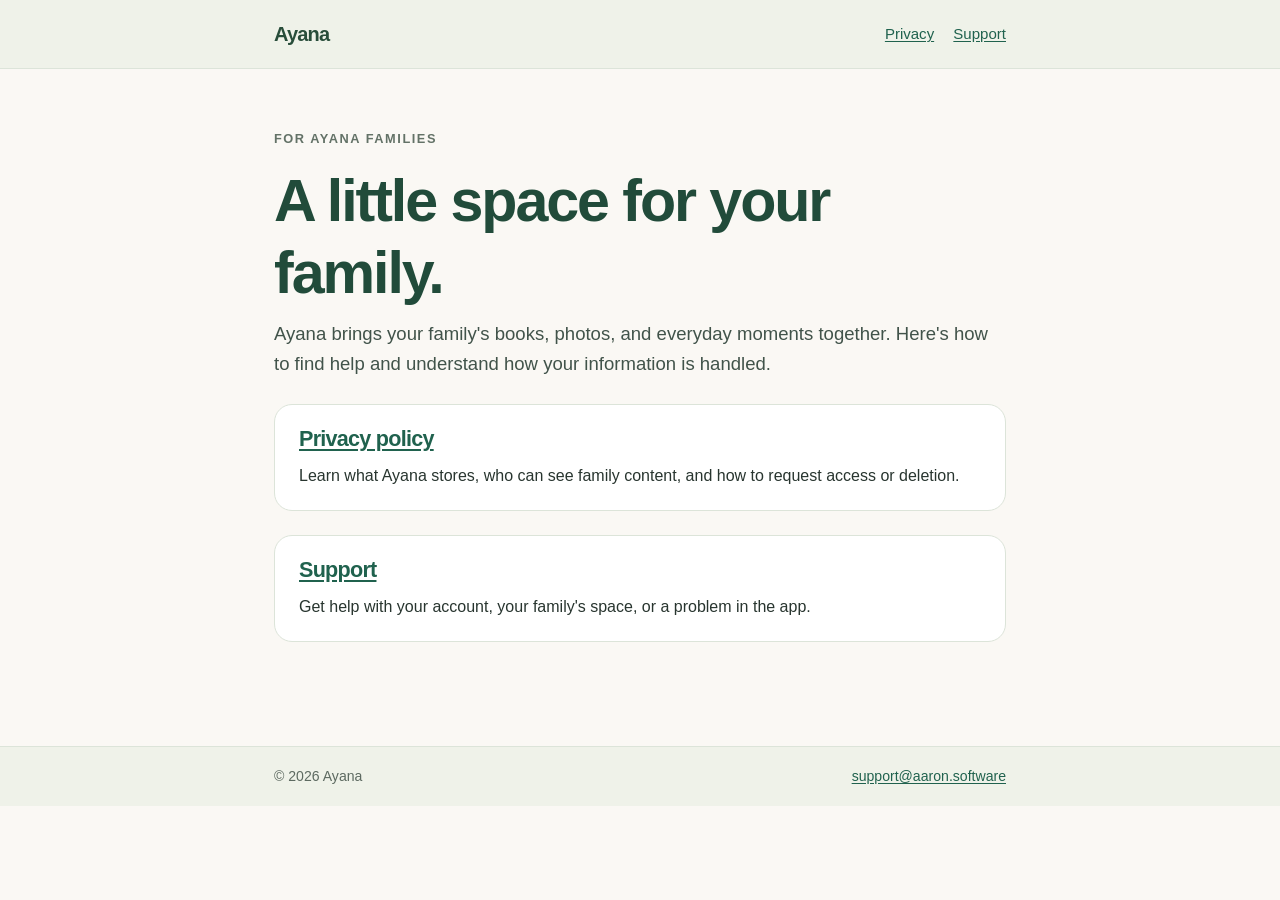
==== index.html @ df656f70 "Add Ayana privacy and support pages" ====
<!doctype html>
<html lang="en">
<head>
  <meta charset="utf-8">
  <meta name="viewport" content="width=device-width, initial-scale=1">
  <meta name="description" content="Privacy and support information for Ayana, a private family app.">
  <title>Ayana · Privacy and support</title>
  <link rel="stylesheet" href="/assets/style.css">
</head>
<body>
  <header class="site-header"><div class="inner">
    <a class="brand" href="/">Ayana</a>
    <nav aria-label="Main navigation"><a href="/privacy/">Privacy</a><a href="/support/">Support</a></nav>
  </div></header>
  <main>
    <p class="eyebrow">For Ayana families</p>
    <h1>A little space for your family.</h1>
    <p class="lede">Ayana brings your family's books, photos, and everyday moments together. Here's how to find help and understand how your information is handled.</p>
    <section class="card" aria-labelledby="privacy-heading">
      <h2 id="privacy-heading"><a href="/privacy/">Privacy policy</a></h2>
      <p>Learn what Ayana stores, who can see family content, and how to request access or deletion.</p>
    </section>
    <section class="card" aria-labelledby="support-heading">
      <h2 id="support-heading"><a href="/support/">Support</a></h2>
      <p>Get help with your account, your family's space, or a problem in the app.</p>
    </section>
  </main>
  <footer class="site-footer"><div class="inner"><span>© 2026 Ayana</span><a href="mailto:support@aaron.software">support@aaron.software</a></div></footer>
</body>
</html>
---- assets/style.css ----
:root {
  color-scheme: light;
  font-family: ui-sans-serif, -apple-system, BlinkMacSystemFont, "Segoe UI", sans-serif;
  line-height: 1.65;
  background: #faf8f4;
  color: #28352f;
}

* { box-sizing: border-box; }
body { margin: 0; }
a { color: #20624e; text-underline-offset: 0.15em; }
a:hover { color: #124d3b; }
a:focus-visible { outline: 3px solid #b86938; outline-offset: 4px; }

.site-header, .site-footer {
  background: #eff2e9;
  border-color: #dce4d9;
  border-style: solid;
  border-width: 0 0 1px;
}
.site-header .inner, .site-footer .inner {
  max-width: 780px;
  margin: 0 auto;
  padding: 1.1rem 1.5rem;
  display: flex;
  align-items: center;
  justify-content: space-between;
  gap: 1rem;
  flex-wrap: wrap;
}
.brand {
  color: #284d3a;
  font-size: 1.25rem;
  font-weight: 750;
  letter-spacing: -0.04em;
  text-decoration: none;
}
nav { display: flex; gap: 1.2rem; }
nav a { font-size: 0.94rem; }
main { max-width: 780px; margin: 0 auto; padding: 3rem 1.5rem 5rem; }
h1, h2 { color: #214b3a; line-height: 1.2; letter-spacing: -0.035em; }
h1 { font-size: clamp(2.3rem, 7vw, 3.7rem); margin: 0 0 0.7rem; }
h2 { font-size: 1.35rem; margin: 2.4rem 0 0.65rem; }
p, ul { margin: 0.7rem 0 1rem; }
li { padding-left: 0.25rem; margin: 0.35rem 0; }
.eyebrow {
  color: #637267;
  font-size: 0.8rem;
  font-weight: 700;
  letter-spacing: 0.12em;
  text-transform: uppercase;
}
.lede { font-size: 1.16rem; color: #41534a; }
.meta { color: #5d6a61; font-size: 0.93rem; }
.card {
  background: white;
  border: 1px solid #dce4d9;
  border-radius: 18px;
  padding: 1.3rem 1.5rem;
  margin: 1.5rem 0;
}
.card h2 { margin-top: 0; }
.card p:last-child { margin-bottom: 0; }
.site-footer { border-width: 1px 0 0; color: #5d6a61; font-size: 0.88rem; }
@media (max-width: 520px) {
  main { padding-top: 2.2rem; }
  .site-header .inner, .site-footer .inner { align-items: flex-start; }
}
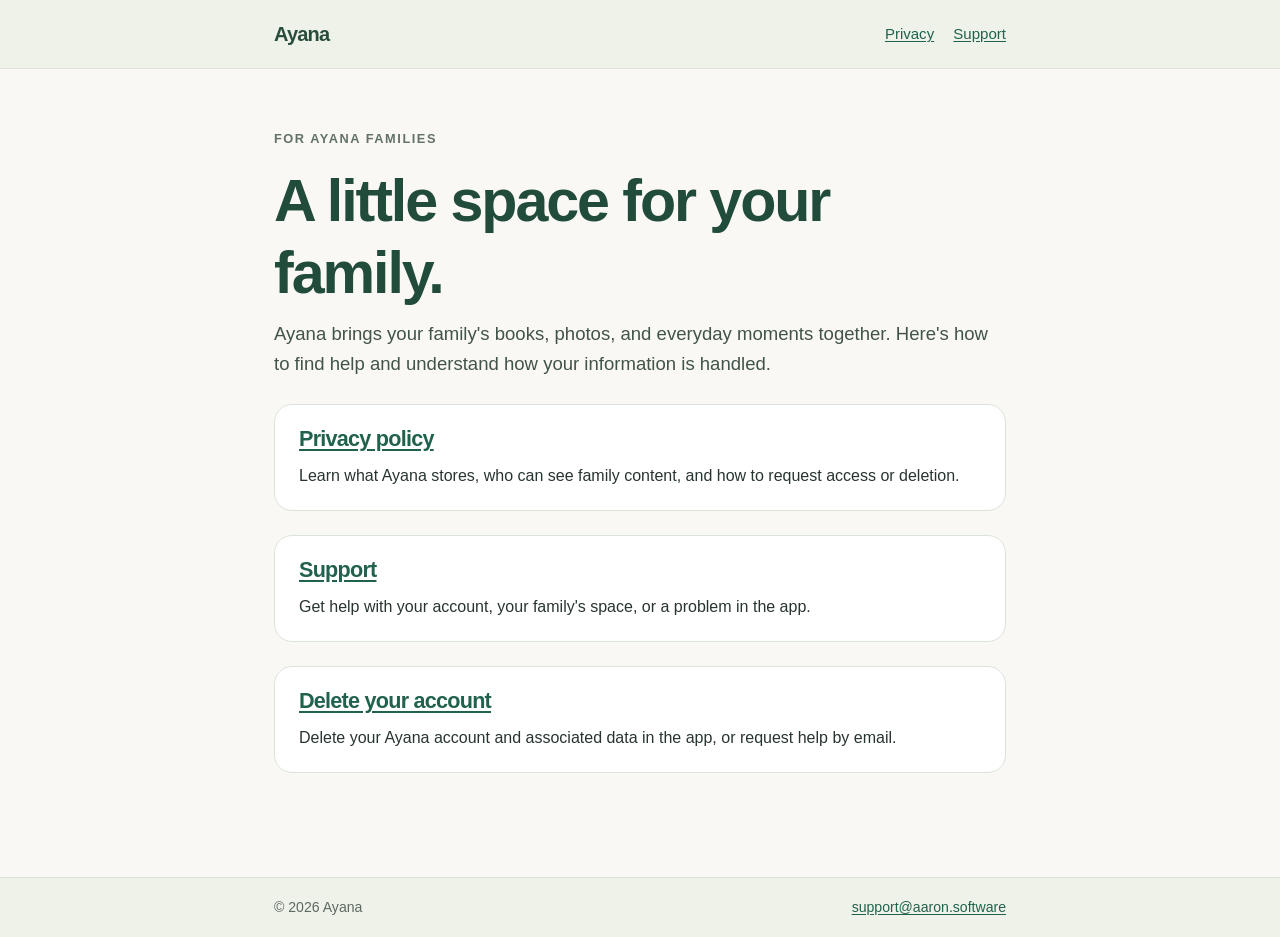
==== commit b5a57763: "Add public Ayana account deletion page" ====
--- a/index.html
+++ b/index.html
@@ -24,6 +24,10 @@
       <h2 id="support-heading"><a href="/support/">Support</a></h2>
       <p>Get help with your account, your family's space, or a problem in the app.</p>
     </section>
+    <section class="card" aria-labelledby="deletion-heading">
+      <h2 id="deletion-heading"><a href="/delete-account/">Delete your account</a></h2>
+      <p>Delete your Ayana account and associated data in the app, or request help by email.</p>
+    </section>
   </main>
   <footer class="site-footer"><div class="inner"><span>© 2026 Ayana</span><a href="mailto:support@aaron.software">support@aaron.software</a></div></footer>
 </body>
--- a/assets/style.css
+++ b/assets/style.css
@@ -11,6 +11,16 @@
 a { color: #20624e; text-underline-offset: 0.15em; }
 a:hover { color: #124d3b; }
 a:focus-visible { outline: 3px solid #b86938; outline-offset: 4px; }
+.button {
+  display: inline-block;
+  background: #20624e;
+  color: white;
+  font-weight: 650;
+  text-decoration: none;
+  padding: 0.7rem 1rem;
+  border-radius: 0.6rem;
+}
+.button:hover { background: #124d3b; color: white; }
 
 .site-header, .site-footer {
   background: #eff2e9;
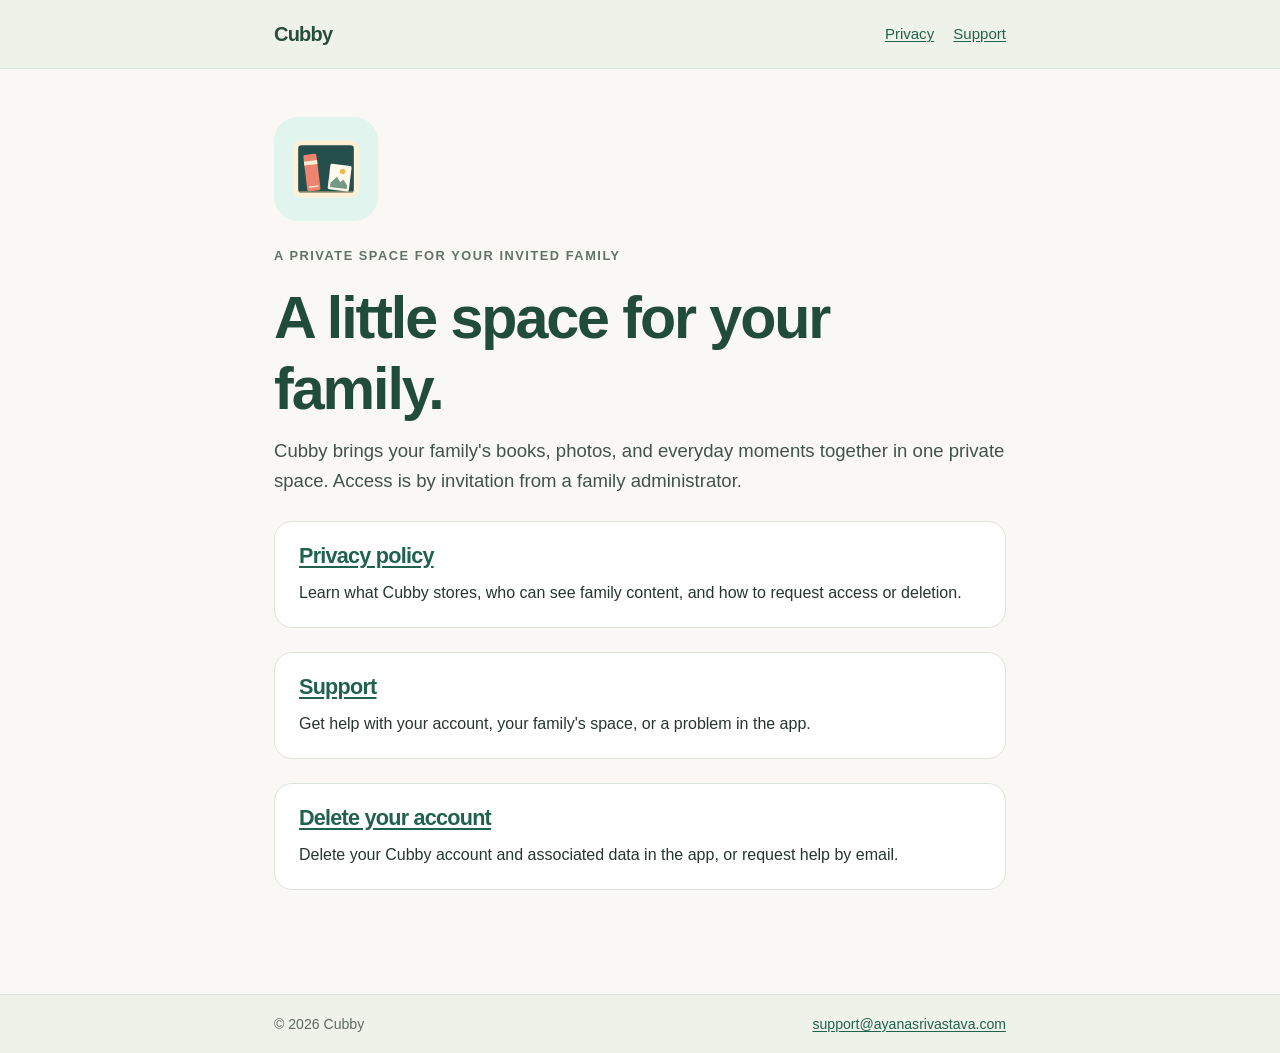
==== commit 5f1a427f: "Draft separate Cubby public site and contacts" ====
--- a/index.html
+++ b/index.html
@@ -3,22 +3,23 @@
 <head>
   <meta charset="utf-8">
   <meta name="viewport" content="width=device-width, initial-scale=1">
-  <meta name="description" content="Privacy and support information for Ayana, a private family app.">
-  <title>Ayana · Privacy and support</title>
+  <meta name="description" content="Cubby is a private, invitation-only place for your family’s books and memories.">
+  <title>Cubby: Library and Memories</title>
   <link rel="stylesheet" href="/assets/style.css">
 </head>
 <body>
   <header class="site-header"><div class="inner">
-    <a class="brand" href="/">Ayana</a>
+    <a class="brand" href="/">Cubby</a>
     <nav aria-label="Main navigation"><a href="/privacy/">Privacy</a><a href="/support/">Support</a></nav>
   </div></header>
   <main>
-    <p class="eyebrow">For Ayana families</p>
+    <img class="app-icon" src="/assets/cubby-icon.svg" alt="" width="104" height="104">
+    <p class="eyebrow">A private space for your invited family</p>
     <h1>A little space for your family.</h1>
-    <p class="lede">Ayana brings your family's books, photos, and everyday moments together. Here's how to find help and understand how your information is handled.</p>
+    <p class="lede">Cubby brings your family's books, photos, and everyday moments together in one private space. Access is by invitation from a family administrator.</p>
     <section class="card" aria-labelledby="privacy-heading">
       <h2 id="privacy-heading"><a href="/privacy/">Privacy policy</a></h2>
-      <p>Learn what Ayana stores, who can see family content, and how to request access or deletion.</p>
+      <p>Learn what Cubby stores, who can see family content, and how to request access or deletion.</p>
     </section>
     <section class="card" aria-labelledby="support-heading">
       <h2 id="support-heading"><a href="/support/">Support</a></h2>
@@ -26,9 +27,9 @@
     </section>
     <section class="card" aria-labelledby="deletion-heading">
       <h2 id="deletion-heading"><a href="/delete-account/">Delete your account</a></h2>
-      <p>Delete your Ayana account and associated data in the app, or request help by email.</p>
+      <p>Delete your Cubby account and associated data in the app, or request help by email.</p>
     </section>
   </main>
-  <footer class="site-footer"><div class="inner"><span>© 2026 Ayana</span><a href="mailto:support@aaron.software">support@aaron.software</a></div></footer>
+  <footer class="site-footer"><div class="inner"><span>© 2026 Cubby</span><a href="mailto:support@ayanasrivastava.com">support@ayanasrivastava.com</a></div></footer>
 </body>
 </html>
--- a/assets/style.css
+++ b/assets/style.css
@@ -48,6 +48,7 @@
 nav { display: flex; gap: 1.2rem; }
 nav a { font-size: 0.94rem; }
 main { max-width: 780px; margin: 0 auto; padding: 3rem 1.5rem 5rem; }
+.app-icon { display: block; width: 104px; height: 104px; border-radius: 24px; margin-bottom: 1.5rem; }
 h1, h2 { color: #214b3a; line-height: 1.2; letter-spacing: -0.035em; }
 h1 { font-size: clamp(2.3rem, 7vw, 3.7rem); margin: 0 0 0.7rem; }
 h2 { font-size: 1.35rem; margin: 2.4rem 0 0.65rem; }
